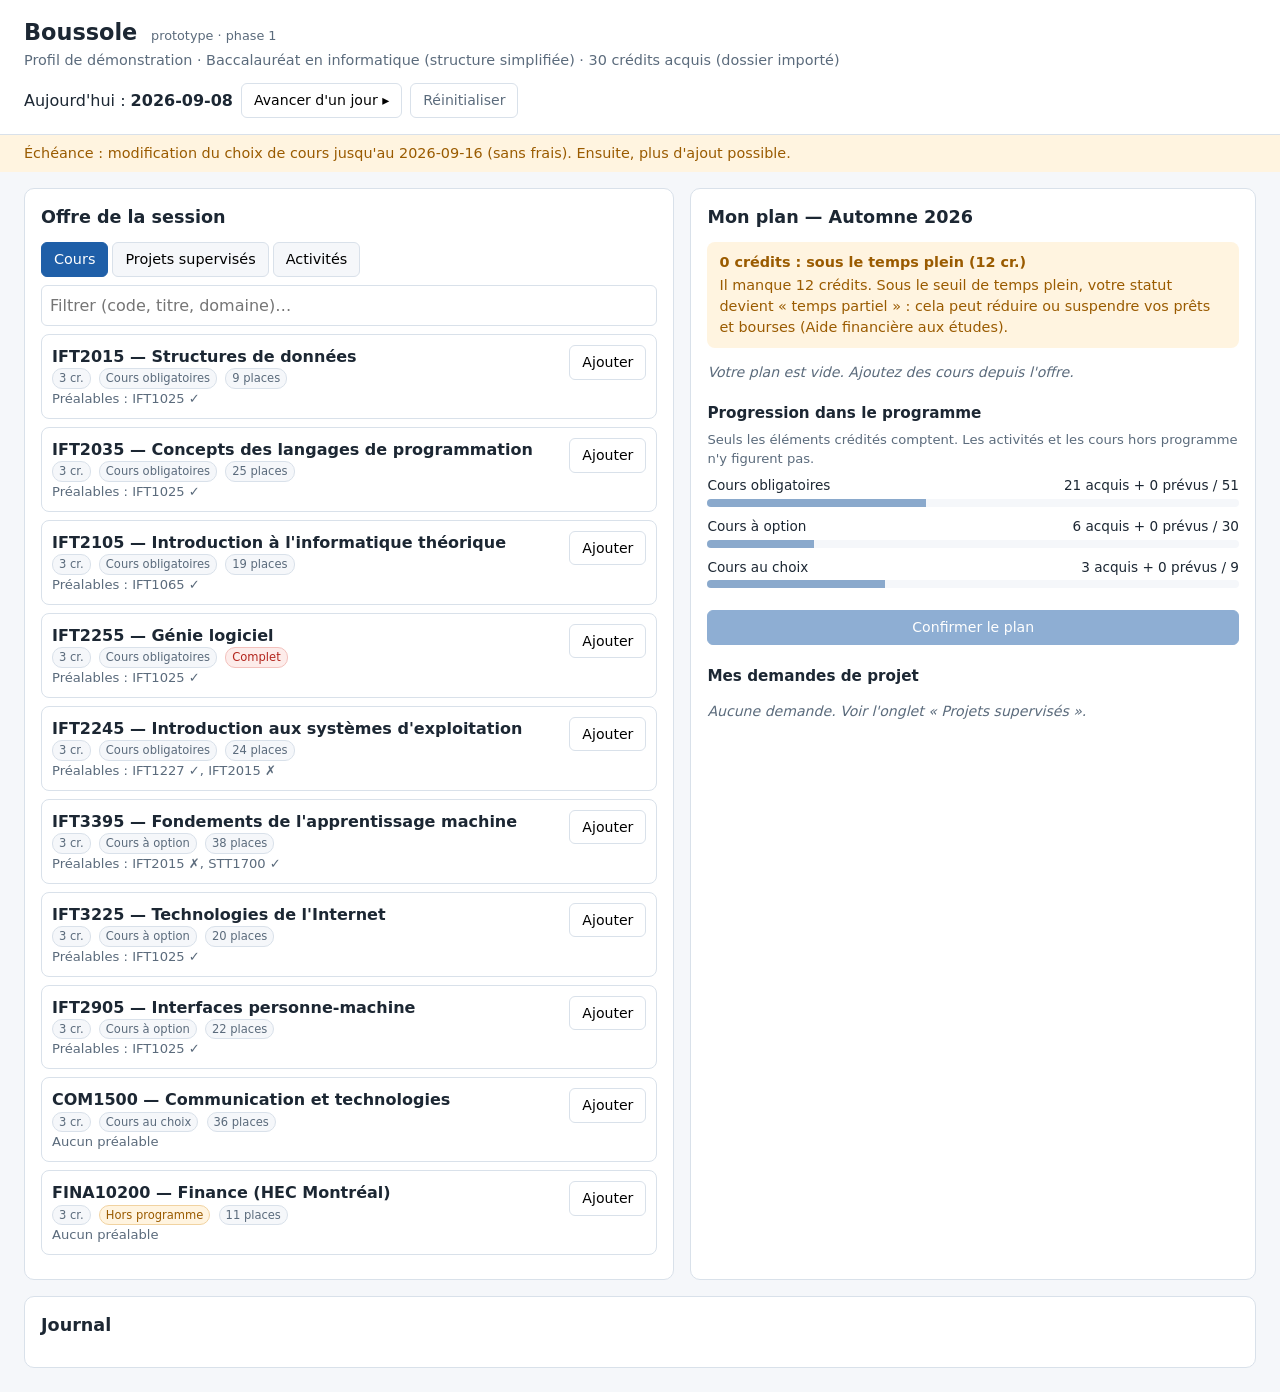
==== prototype/index.html @ 09f89de9 "Add files via upload   Co-authored-by: Ahmed Nassim Es-Snoussi <231552884+nassimkali89-spec@users.no" ====
<!doctype html>
<html lang="fr-CA">
<head>
  <meta charset="utf-8">
  <meta name="viewport" content="width=device-width, initial-scale=1">
  <title>Boussole — prototype</title>
  <link rel="stylesheet" href="css/style.css">
</head>
<body>
  <header class="entete">
    <div>
      <h1>Boussole <span class="sous-titre">prototype · phase 1</span></h1>
      <p id="profil" class="profil"></p>
    </div>
    <div class="temps">
      <span>Aujourd'hui : <strong id="date"></strong></span>
      <button id="avancer" class="btn">Avancer d'un jour ▸</button>
      <button id="reinitialiser" class="btn btn-discret">Réinitialiser</button>
    </div>
  </header>

  <div id="bandeau-echeance" class="bandeau"></div>

  <main class="grille">
    <section class="panneau" aria-labelledby="titre-offre">
      <h2 id="titre-offre">Offre de la session</h2>
      <div class="onglets" role="tablist">
        <button class="onglet actif" data-onglet="cours" role="tab">Cours</button>
        <button class="onglet" data-onglet="projets" role="tab">Projets supervisés</button>
        <button class="onglet" data-onglet="activites" role="tab">Activités</button>
      </div>
      <input id="recherche" type="search" placeholder="Filtrer (code, titre, domaine)…" aria-label="Filtrer l'offre">
      <div id="message" class="message" role="status" aria-live="polite"></div>
      <div id="liste-offre"></div>
    </section>

    <section class="panneau" aria-labelledby="titre-plan">
      <h2 id="titre-plan">Mon plan — <span id="session"></span></h2>
      <div id="temps-plein"></div>
      <div id="plan"></div>
      <h3>Progression dans le programme</h3>
      <p class="aide">Seuls les éléments crédités comptent. Les activités et les cours hors programme n'y figurent pas.</p>
      <div id="progression"></div>
      <button id="confirmer" class="btn btn-principal">Confirmer le plan</button>

      <h3>Mes demandes de projet</h3>
      <div id="demandes"></div>
    </section>
  </main>

  <section class="panneau journal" aria-labelledby="titre-journal">
    <h2 id="titre-journal">Journal</h2>
    <ul id="journal"></ul>
  </section>

  <dialog id="dialogue-temps-plein">
    <form method="dialog">
      <h2>Votre plan est sous le temps plein</h2>
      <p id="dialogue-texte"></p>
      <label class="case"><input type="checkbox" id="compris"> J'ai compris la conséquence et je confirme quand même.</label>
      <div class="actions">
        <button value="annuler" class="btn">Revenir au plan</button>
        <button value="confirmer" id="dialogue-confirmer" class="btn btn-principal" disabled>Confirmer en temps partiel</button>
      </div>
    </form>
  </dialog>

  <script type="module" src="js/app.js"></script>
</body>
</html>
---- prototype/css/style.css ----
:root {
  --fond: #f5f7fa;
  --carte: #ffffff;
  --texte: #1c2733;
  --discret: #5b6b7c;
  --bord: #d9e1ea;
  --primaire: #1f5fa8;
  --succes: #1e7b4f;
  --succes-fond: #e6f4ec;
  --alerte: #9a5b00;
  --alerte-fond: #fff4e0;
  --erreur: #b3261e;
  --erreur-fond: #fdecea;
  --rappel: #5a3fa0;
  --rappel-fond: #f0ecfa;
}

* { box-sizing: border-box; }
body {
  margin: 0;
  font-family: system-ui, -apple-system, "Segoe UI", Roboto, sans-serif;
  background: var(--fond);
  color: var(--texte);
  line-height: 1.45;
}

.entete {
  display: flex; flex-wrap: wrap; gap: 12px;
  justify-content: space-between; align-items: center;
  padding: 16px 24px; background: var(--carte); border-bottom: 1px solid var(--bord);
}
h1 { margin: 0; font-size: 1.4rem; }
.sous-titre { font-size: .8rem; font-weight: 400; color: var(--discret); margin-left: 6px; }
.profil { margin: 2px 0 0; color: var(--discret); font-size: .9rem; }
.temps { display: flex; gap: 8px; align-items: center; flex-wrap: wrap; }

.bandeau { padding: 8px 24px; font-size: .9rem; background: var(--alerte-fond); color: var(--alerte); }
.bandeau:empty { display: none; }

.grille { display: grid; grid-template-columns: 1.15fr 1fr; gap: 16px; padding: 16px 24px; }
@media (max-width: 900px) { .grille { grid-template-columns: 1fr; } }

.panneau { background: var(--carte); border: 1px solid var(--bord); border-radius: 10px; padding: 16px; }
.panneau h2 { margin: 0 0 12px; font-size: 1.1rem; }
.panneau h3 { margin: 20px 0 6px; font-size: .95rem; }
.aide { margin: 0 0 8px; color: var(--discret); font-size: .82rem; }

.onglets { display: flex; gap: 4px; margin-bottom: 8px; }
.onglet {
  border: 1px solid var(--bord); background: var(--fond); padding: 6px 12px;
  border-radius: 6px; cursor: pointer; font: inherit; font-size: .9rem;
}
.onglet.actif { background: var(--primaire); color: #fff; border-color: var(--primaire); }
#recherche { width: 100%; padding: 8px; border: 1px solid var(--bord); border-radius: 6px; font: inherit; margin-bottom: 8px; }

.element {
  display: flex; justify-content: space-between; gap: 12px; align-items: flex-start;
  padding: 10px; border: 1px solid var(--bord); border-radius: 8px; margin-bottom: 8px;
}
.element .titre { font-weight: 600; }
.element .details { font-size: .82rem; color: var(--discret); }
.etiquette {
  display: inline-block; font-size: .72rem; padding: 1px 6px; border-radius: 10px;
  background: var(--fond); border: 1px solid var(--bord); margin-right: 4px;
}
.etiquette.hors { background: var(--alerte-fond); border-color: #f1d3a1; color: var(--alerte); }
.etiquette.complet { background: var(--erreur-fond); border-color: #f3c1bd; color: var(--erreur); }
.etiquette.zero { background: var(--rappel-fond); border-color: #d6ccf0; color: var(--rappel); }

.btn {
  border: 1px solid var(--bord); background: var(--carte); padding: 6px 12px;
  border-radius: 6px; cursor: pointer; font: inherit; font-size: .88rem; white-space: nowrap;
}
.btn:hover { border-color: var(--primaire); }
.btn:disabled { opacity: .5; cursor: not-allowed; }
.btn-principal { background: var(--primaire); color: #fff; border-color: var(--primaire); }
.btn-discret { color: var(--discret); }
#confirmer { margin-top: 12px; width: 100%; }

.message { margin-bottom: 8px; }
.message:empty { display: none; }
.boite { padding: 10px 12px; border-radius: 8px; margin-bottom: 8px; font-size: .9rem; }
.boite.erreur { background: var(--erreur-fond); color: var(--erreur); }
.boite.alerte { background: var(--alerte-fond); color: var(--alerte); }
.boite.succes { background: var(--succes-fond); color: var(--succes); }
.boite.rappel { background: var(--rappel-fond); color: var(--rappel); }
.boite strong { display: block; margin-bottom: 2px; }
.boite ul { margin: 4px 0 0; padding-left: 18px; }

.barre { height: 8px; background: var(--fond); border-radius: 4px; overflow: hidden; display: flex; }
.barre .acquis { background: #8aa9cc; }
.barre .prevus { background: var(--primaire); }
.bloc { margin-bottom: 10px; font-size: .85rem; }
.bloc-entete { display: flex; justify-content: space-between; margin-bottom: 3px; }

.vide { color: var(--discret); font-size: .88rem; font-style: italic; }
.actions { display: flex; gap: 6px; flex-wrap: wrap; justify-content: flex-end; }

.journal { margin: 0 24px 24px; }
#journal { list-style: none; margin: 0; padding: 0; max-height: 220px; overflow: auto; font-size: .85rem; }
#journal li { padding: 4px 0; border-bottom: 1px dashed var(--bord); }
#journal .d { color: var(--discret); margin-right: 8px; font-variant-numeric: tabular-nums; }
#journal .erreur { color: var(--erreur); }
#journal .succes { color: var(--succes); }
#journal .rappel { color: var(--rappel); }

dialog { border: none; border-radius: 12px; max-width: 460px; padding: 20px; }
dialog::backdrop { background: rgba(20, 30, 40, .45); }
dialog h2 { margin-top: 0; font-size: 1.1rem; color: var(--alerte); }
.case { display: flex; gap: 8px; align-items: flex-start; margin: 12px 0; font-size: .9rem; }
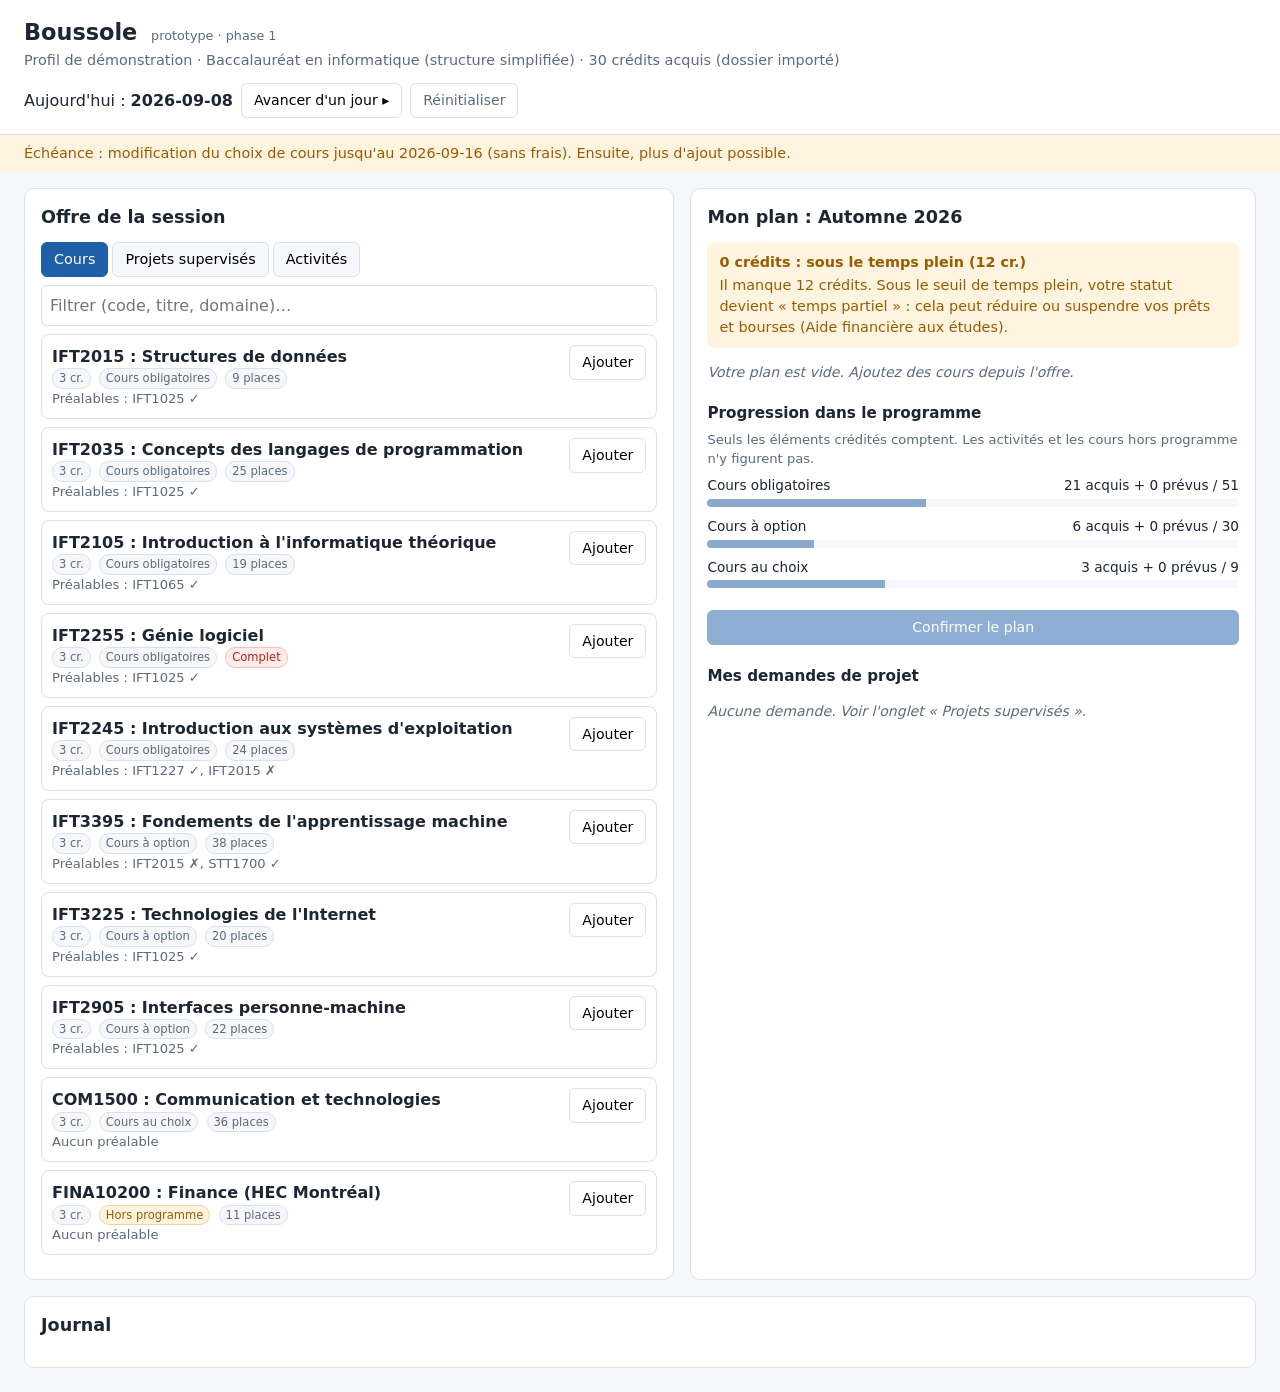
==== commit bb61480f: "correction formatage pages" ====
--- a/prototype/index.html
+++ b/prototype/index.html
@@ -3,7 +3,7 @@
 <head>
   <meta charset="utf-8">
   <meta name="viewport" content="width=device-width, initial-scale=1">
-  <title>Boussole — prototype</title>
+  <title>Boussole : prototype</title>
   <link rel="stylesheet" href="css/style.css">
 </head>
 <body>
@@ -35,7 +35,7 @@
     </section>
 
     <section class="panneau" aria-labelledby="titre-plan">
-      <h2 id="titre-plan">Mon plan — <span id="session"></span></h2>
+      <h2 id="titre-plan">Mon plan : <span id="session"></span></h2>
       <div id="temps-plein"></div>
       <div id="plan"></div>
       <h3>Progression dans le programme</h3>
